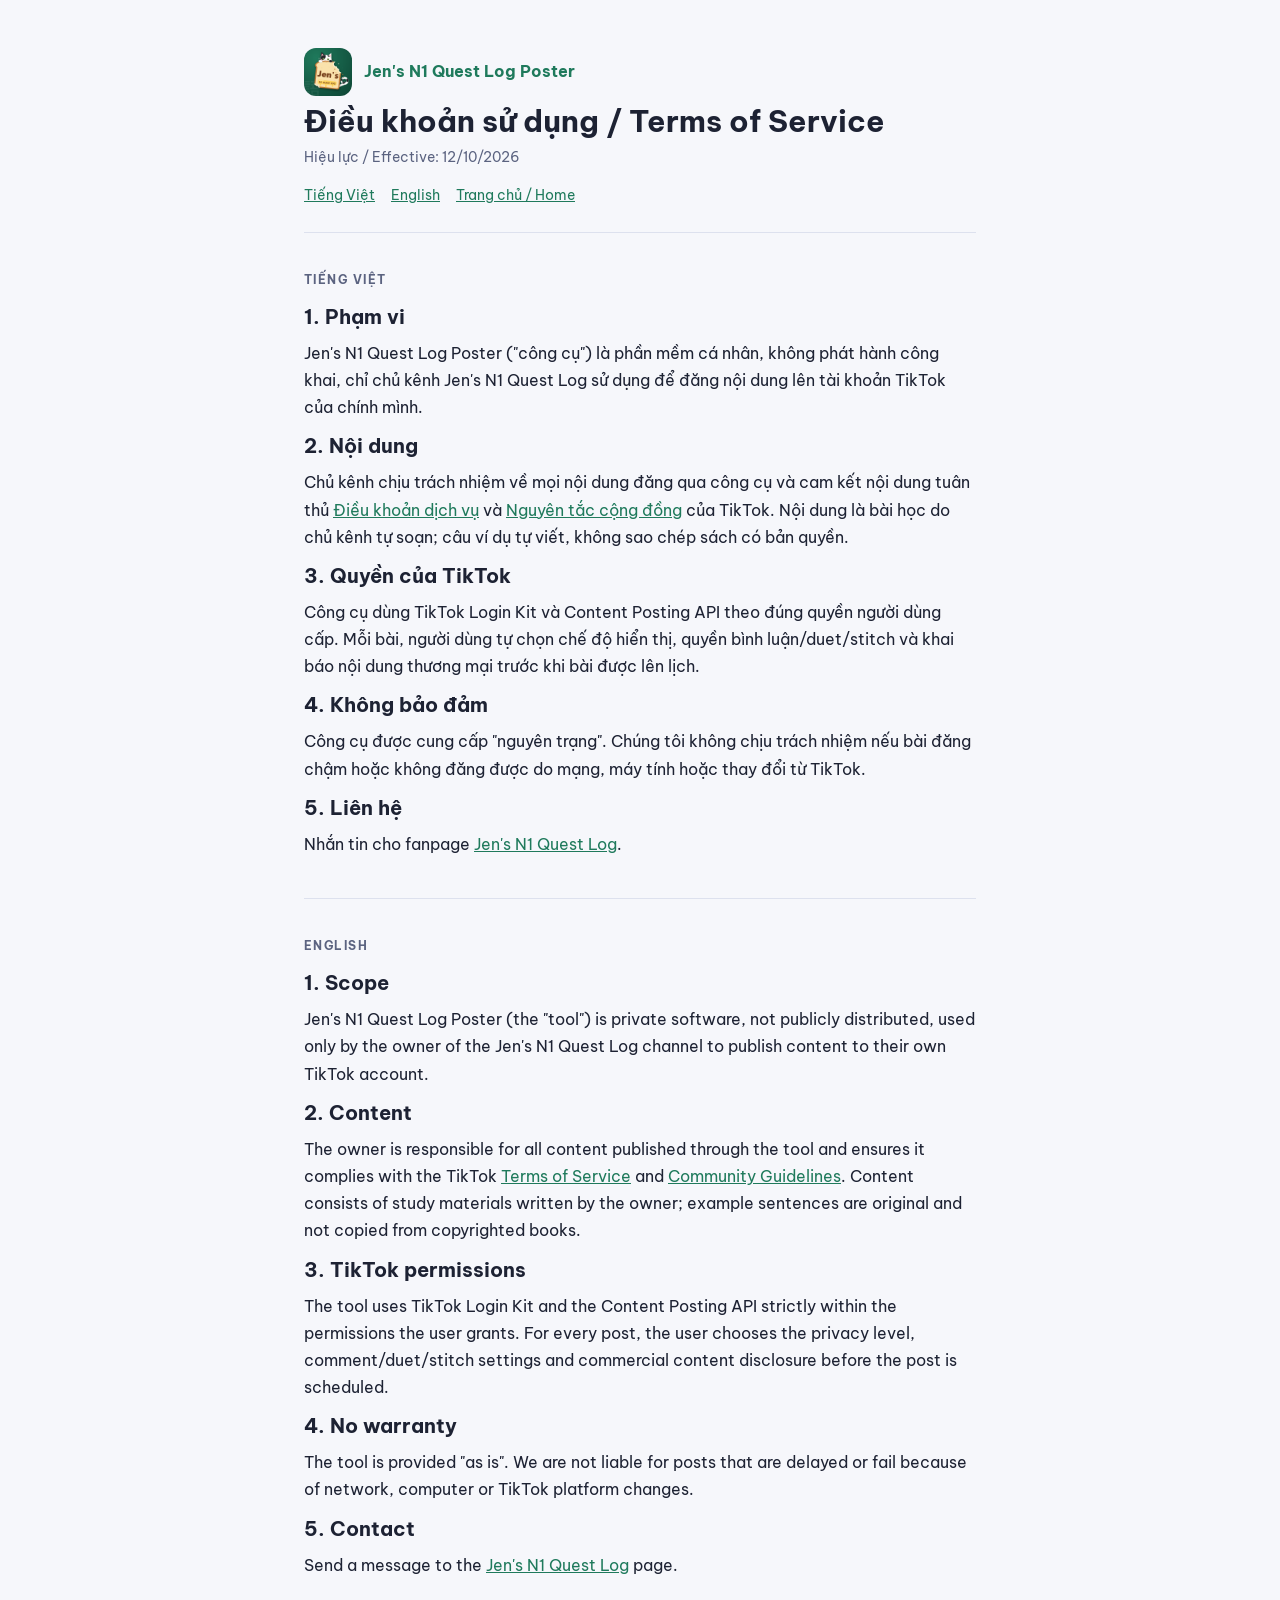
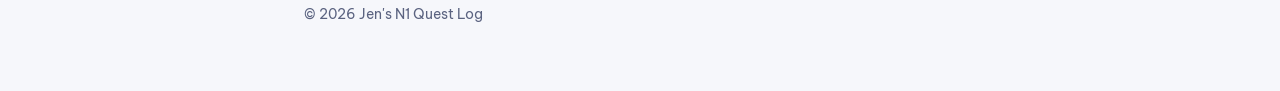
==== terms.html @ 983f60bb "Trang web Jen's N1 Quest Log Poster" ====
<!doctype html>
<html lang="vi">
<head>
<meta charset="utf-8">
<meta name="viewport" content="width=device-width,initial-scale=1">
<title>Terms of Service</title>
<link rel="icon" href="icon.png">
<link rel="stylesheet" href="https://fonts.googleapis.com/css2?family=Be+Vietnam+Pro:wght@400;600;700&display=swap">
<link rel="stylesheet" href="style.css">
</head>
<body>
<div class="wrap">
  <header>
    <div class="brand"><img src="icon.png" alt="">Jen's N1 Quest Log Poster</div>
    <h1>Điều khoản sử dụng / Terms of Service</h1>
    <p class="meta">Hiệu lực / Effective: 12/10/2026</p>
    <nav><a href="#tieng-viet">Tiếng Việt</a><a href="#english">English</a><a href="index.html">Trang chủ / Home</a></nav>
  </header>

  <section id="tieng-viet">
    <span class="lang">Tiếng Việt</span>
    <h2>1. Phạm vi</h2>
    <p>Jen's N1 Quest Log Poster ("công cụ") là phần mềm cá nhân, không phát hành công khai, chỉ chủ kênh Jen's N1 Quest Log sử dụng để đăng nội dung lên tài khoản TikTok của chính mình.</p>
    <h2>2. Nội dung</h2>
    <p>Chủ kênh chịu trách nhiệm về mọi nội dung đăng qua công cụ và cam kết nội dung tuân thủ <a href="https://www.tiktok.com/legal/terms-of-service" rel="noopener">Điều khoản dịch vụ</a> và <a href="https://www.tiktok.com/community-guidelines" rel="noopener">Nguyên tắc cộng đồng</a> của TikTok. Nội dung là bài học do chủ kênh tự soạn; câu ví dụ tự viết, không sao chép sách có bản quyền.</p>
    <h2>3. Quyền của TikTok</h2>
    <p>Công cụ dùng TikTok Login Kit và Content Posting API theo đúng quyền người dùng cấp. Mỗi bài, người dùng tự chọn chế độ hiển thị, quyền bình luận/duet/stitch và khai báo nội dung thương mại trước khi bài được lên lịch.</p>
    <h2>4. Không bảo đảm</h2>
    <p>Công cụ được cung cấp "nguyên trạng". Chúng tôi không chịu trách nhiệm nếu bài đăng chậm hoặc không đăng được do mạng, máy tính hoặc thay đổi từ TikTok.</p>
    <h2>5. Liên hệ</h2>
    <p>Nhắn tin cho fanpage <a href="https://www.facebook.com/451516738258596" rel="noopener">Jen's N1 Quest Log</a>.</p>
  </section>

  <hr>

  <section id="english">
    <span class="lang">English</span>
    <h2>1. Scope</h2>
    <p>Jen's N1 Quest Log Poster (the "tool") is private software, not publicly distributed, used only by the owner of the Jen's N1 Quest Log channel to publish content to their own TikTok account.</p>
    <h2>2. Content</h2>
    <p>The owner is responsible for all content published through the tool and ensures it complies with the TikTok <a href="https://www.tiktok.com/legal/terms-of-service" rel="noopener">Terms of Service</a> and <a href="https://www.tiktok.com/community-guidelines" rel="noopener">Community Guidelines</a>. Content consists of study materials written by the owner; example sentences are original and not copied from copyrighted books.</p>
    <h2>3. TikTok permissions</h2>
    <p>The tool uses TikTok Login Kit and the Content Posting API strictly within the permissions the user grants. For every post, the user chooses the privacy level, comment/duet/stitch settings and commercial content disclosure before the post is scheduled.</p>
    <h2>4. No warranty</h2>
    <p>The tool is provided "as is". We are not liable for posts that are delayed or fail because of network, computer or TikTok platform changes.</p>
    <h2>5. Contact</h2>
    <p>Send a message to the <a href="https://www.facebook.com/451516738258596" rel="noopener">Jen's N1 Quest Log</a> page.</p>
  </section>

  <footer>© 2026 Jen's N1 Quest Log</footer>
</div>
</body>
</html>
---- style.css ----
:root {
  --bg: #f6f7fb; --paper: #ffffff; --fg: #1d2233; --muted: #5b6380; --line: #dde1ee; --accent: #1f7a5c;
  --f-body: "Be Vietnam Pro", "Segoe UI", system-ui, sans-serif;
  color-scheme: light;
}
@media (prefers-color-scheme: dark) {
  :root { --bg: #12141c; --paper: #1a1d28; --fg: #e6e8f2; --muted: #a0a7c2; --line: #2c3144; --accent: #6fd3a8; color-scheme: dark; }
}
* { box-sizing: border-box; }
body { margin: 0; background: var(--bg); color: var(--fg); font-family: var(--f-body); font-size: 16px; line-height: 1.7; }
.wrap { max-width: 44rem; margin: 0 auto; padding: 48px 16px 64px; }
header { display: grid; gap: 6px; padding-bottom: 24px; border-bottom: 1px solid var(--line); }
.brand { display: flex; align-items: center; gap: 12px; color: var(--accent); font-weight: 700; }
.brand img { width: 48px; height: 48px; border-radius: 12px; }
h1 { font-size: 1.9rem; line-height: 1.25; margin: 0; }
.meta { color: var(--muted); font-size: 14px; margin: 0; }
nav { display: flex; flex-wrap: wrap; gap: 8px 16px; font-size: 14px; padding-top: 8px; }
a { color: var(--accent); }
section { padding-top: 32px; }
.lang { font-size: 12px; font-weight: 700; letter-spacing: .12em; text-transform: uppercase; color: var(--muted); }
h2 { font-size: 1.25rem; margin: 8px 0 0; }
h3 { font-size: 1rem; margin: 16px 0 0; }
p, ul { margin: 6px 0 0; }
ul { padding-left: 1.2em; }
hr { border: 0; border-top: 1px solid var(--line); margin: 40px 0 0; }
footer { color: var(--muted); font-size: 14px; padding-top: 24px; }
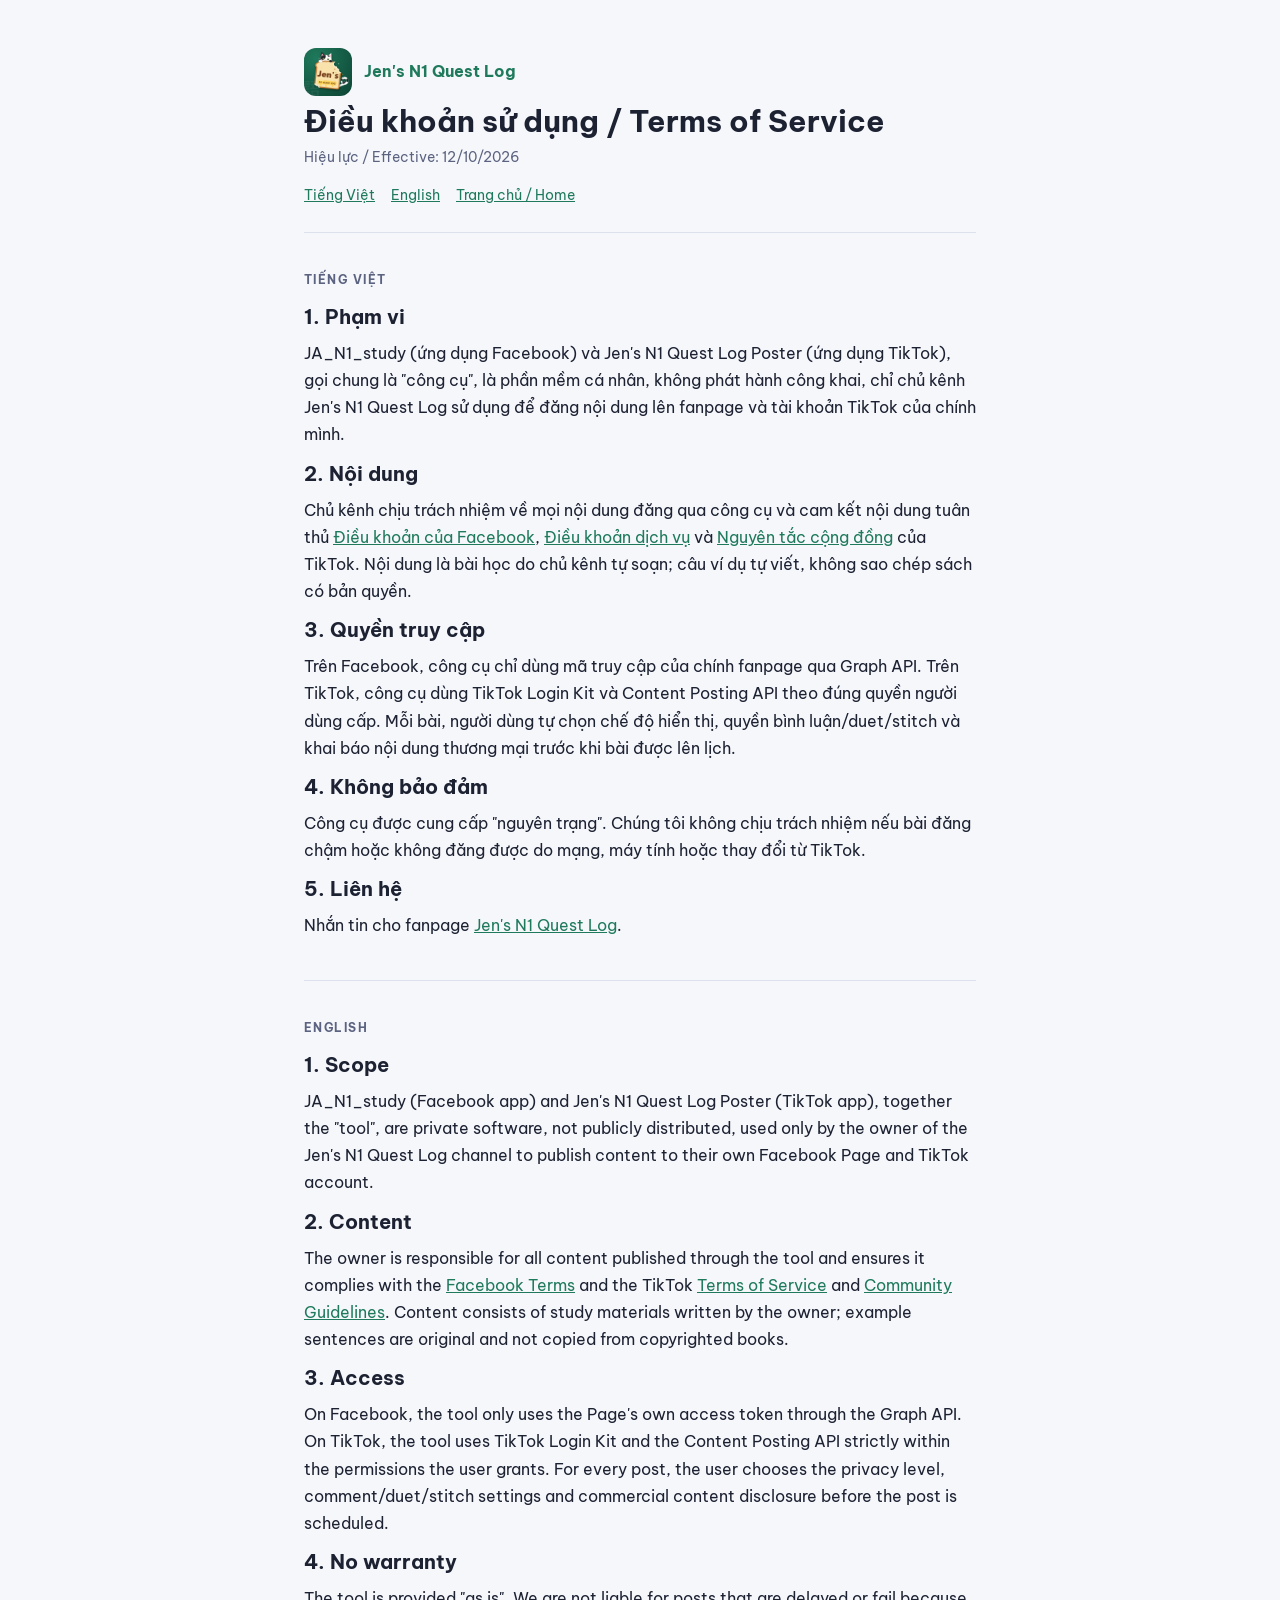
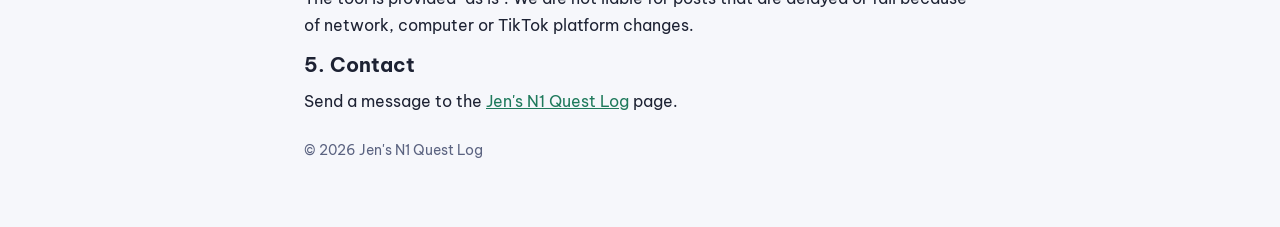
==== commit e1faa0b0: "Chinh sach + dieu khoan dung chung Facebook va TikTok" ====
--- a/terms.html
+++ b/terms.html
@@ -11,7 +11,7 @@
 <body>
 <div class="wrap">
   <header>
-    <div class="brand"><img src="icon.png" alt="">Jen's N1 Quest Log Poster</div>
+    <div class="brand"><img src="icon.png" alt="">Jen's N1 Quest Log</div>
     <h1>Điều khoản sử dụng / Terms of Service</h1>
     <p class="meta">Hiệu lực / Effective: 12/10/2026</p>
     <nav><a href="#tieng-viet">Tiếng Việt</a><a href="#english">English</a><a href="index.html">Trang chủ / Home</a></nav>
@@ -20,11 +20,11 @@
   <section id="tieng-viet">
     <span class="lang">Tiếng Việt</span>
     <h2>1. Phạm vi</h2>
-    <p>Jen's N1 Quest Log Poster ("công cụ") là phần mềm cá nhân, không phát hành công khai, chỉ chủ kênh Jen's N1 Quest Log sử dụng để đăng nội dung lên tài khoản TikTok của chính mình.</p>
+    <p>JA_N1_study (ứng dụng Facebook) và Jen's N1 Quest Log Poster (ứng dụng TikTok), gọi chung là "công cụ", là phần mềm cá nhân, không phát hành công khai, chỉ chủ kênh Jen's N1 Quest Log sử dụng để đăng nội dung lên fanpage và tài khoản TikTok của chính mình.</p>
     <h2>2. Nội dung</h2>
-    <p>Chủ kênh chịu trách nhiệm về mọi nội dung đăng qua công cụ và cam kết nội dung tuân thủ <a href="https://www.tiktok.com/legal/terms-of-service" rel="noopener">Điều khoản dịch vụ</a> và <a href="https://www.tiktok.com/community-guidelines" rel="noopener">Nguyên tắc cộng đồng</a> của TikTok. Nội dung là bài học do chủ kênh tự soạn; câu ví dụ tự viết, không sao chép sách có bản quyền.</p>
-    <h2>3. Quyền của TikTok</h2>
-    <p>Công cụ dùng TikTok Login Kit và Content Posting API theo đúng quyền người dùng cấp. Mỗi bài, người dùng tự chọn chế độ hiển thị, quyền bình luận/duet/stitch và khai báo nội dung thương mại trước khi bài được lên lịch.</p>
+    <p>Chủ kênh chịu trách nhiệm về mọi nội dung đăng qua công cụ và cam kết nội dung tuân thủ <a href="https://www.facebook.com/terms" rel="noopener">Điều khoản của Facebook</a>, <a href="https://www.tiktok.com/legal/terms-of-service" rel="noopener">Điều khoản dịch vụ</a> và <a href="https://www.tiktok.com/community-guidelines" rel="noopener">Nguyên tắc cộng đồng</a> của TikTok. Nội dung là bài học do chủ kênh tự soạn; câu ví dụ tự viết, không sao chép sách có bản quyền.</p>
+    <h2>3. Quyền truy cập</h2>
+    <p>Trên Facebook, công cụ chỉ dùng mã truy cập của chính fanpage qua Graph API. Trên TikTok, công cụ dùng TikTok Login Kit và Content Posting API theo đúng quyền người dùng cấp. Mỗi bài, người dùng tự chọn chế độ hiển thị, quyền bình luận/duet/stitch và khai báo nội dung thương mại trước khi bài được lên lịch.</p>
     <h2>4. Không bảo đảm</h2>
     <p>Công cụ được cung cấp "nguyên trạng". Chúng tôi không chịu trách nhiệm nếu bài đăng chậm hoặc không đăng được do mạng, máy tính hoặc thay đổi từ TikTok.</p>
     <h2>5. Liên hệ</h2>
@@ -36,11 +36,11 @@
   <section id="english">
     <span class="lang">English</span>
     <h2>1. Scope</h2>
-    <p>Jen's N1 Quest Log Poster (the "tool") is private software, not publicly distributed, used only by the owner of the Jen's N1 Quest Log channel to publish content to their own TikTok account.</p>
+    <p>JA_N1_study (Facebook app) and Jen's N1 Quest Log Poster (TikTok app), together the "tool", are private software, not publicly distributed, used only by the owner of the Jen's N1 Quest Log channel to publish content to their own Facebook Page and TikTok account.</p>
     <h2>2. Content</h2>
-    <p>The owner is responsible for all content published through the tool and ensures it complies with the TikTok <a href="https://www.tiktok.com/legal/terms-of-service" rel="noopener">Terms of Service</a> and <a href="https://www.tiktok.com/community-guidelines" rel="noopener">Community Guidelines</a>. Content consists of study materials written by the owner; example sentences are original and not copied from copyrighted books.</p>
-    <h2>3. TikTok permissions</h2>
-    <p>The tool uses TikTok Login Kit and the Content Posting API strictly within the permissions the user grants. For every post, the user chooses the privacy level, comment/duet/stitch settings and commercial content disclosure before the post is scheduled.</p>
+    <p>The owner is responsible for all content published through the tool and ensures it complies with the <a href="https://www.facebook.com/terms" rel="noopener">Facebook Terms</a> and the TikTok <a href="https://www.tiktok.com/legal/terms-of-service" rel="noopener">Terms of Service</a> and <a href="https://www.tiktok.com/community-guidelines" rel="noopener">Community Guidelines</a>. Content consists of study materials written by the owner; example sentences are original and not copied from copyrighted books.</p>
+    <h2>3. Access</h2>
+    <p>On Facebook, the tool only uses the Page's own access token through the Graph API. On TikTok, the tool uses TikTok Login Kit and the Content Posting API strictly within the permissions the user grants. For every post, the user chooses the privacy level, comment/duet/stitch settings and commercial content disclosure before the post is scheduled.</p>
     <h2>4. No warranty</h2>
     <p>The tool is provided "as is". We are not liable for posts that are delayed or fail because of network, computer or TikTok platform changes.</p>
     <h2>5. Contact</h2>
